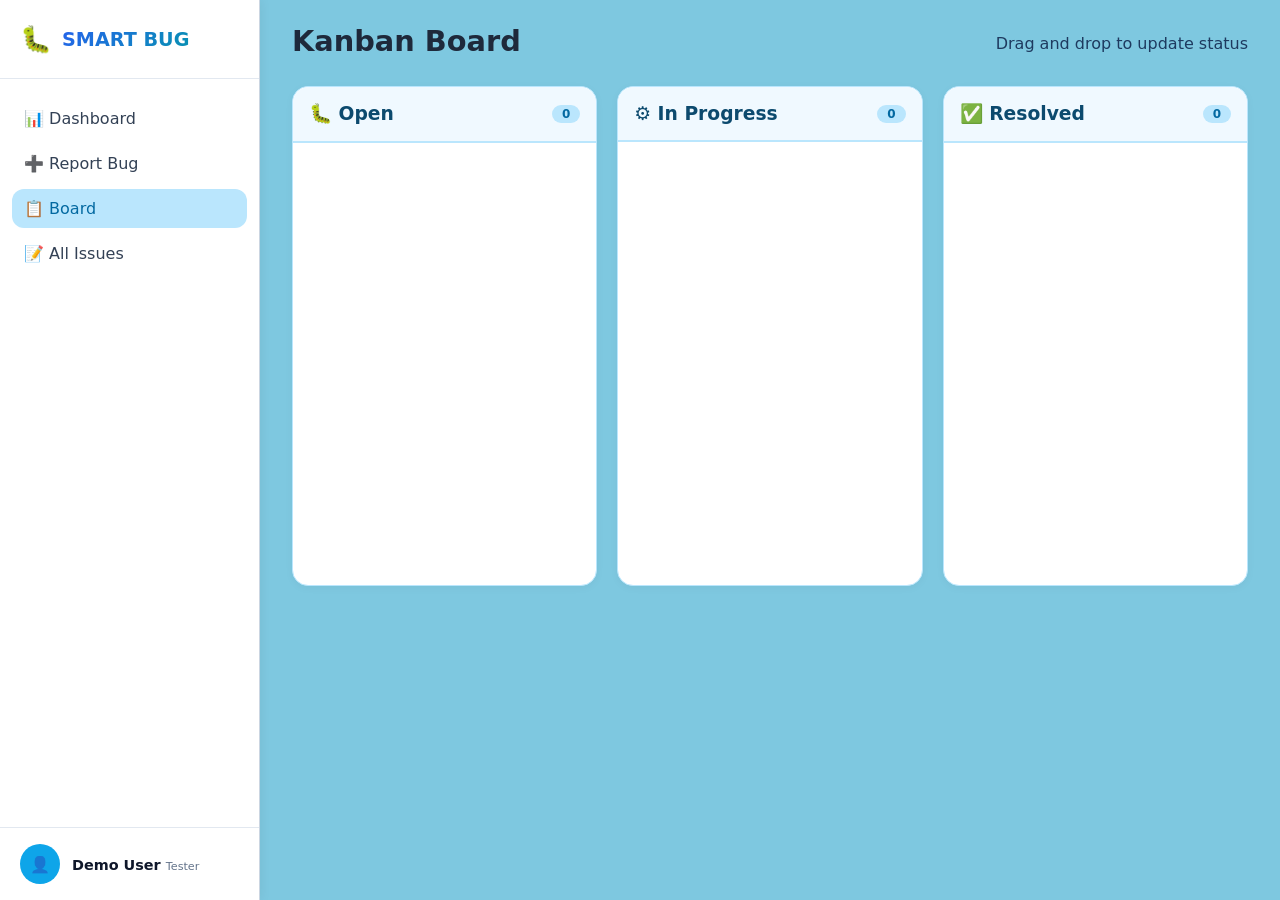
==== frontend/board.html @ 6fb26d36 "updated code" ====
<!-- board.html - Kanban Board -->
<!DOCTYPE html>
<html lang="en">
<head>
    <meta charset="UTF-8">
    <meta name="viewport" content="width=device-width, initial-scale=1.0">
    <title>Board | SMART BUG</title>
    <link rel="stylesheet" href="style.css">
</head>
<body>
    <div class="app-container">
        <aside class="sidebar">
            <div class="sidebar-header">
                <div class="logo">
                    <span class="logo-icon">🐛</span>
                    <span class="logo-text">SMART BUG</span>
                </div>
            </div>
            <nav class="sidebar-nav">
                <a href="index.html" class="nav-item">📊 Dashboard</a>
                <a href="report.html" class="nav-item">➕ Report Bug</a>
                <a href="board.html" class="nav-item active">📋 Board</a>
                <a href="list.html" class="nav-item">📝 All Issues</a>
            </nav>
            <div class="sidebar-footer">
                <div class="user-menu">
                    <div class="user-avatar">👤</div>
                    <div class="user-info">
                        <span class="user-name">Demo User</span>
                        <span class="user-role">Tester</span>
                    </div>
                </div>
            </div>
        </aside>

        <main class="main-content">
            <header class="content-header">
                <h1 class="page-title">Kanban Board</h1>
                <p class="page-subtitle">Drag and drop to update status</p>
            </header>

            <div class="board-container">
                <div class="board-column" data-status="open">
                    <div class="column-header">
                        <h3>🐛 Open</h3>
                        <span class="column-count" id="openCount">0</span>
                    </div>
                    <div class="column-cards" id="openColumn"></div>
                </div>
                <div class="board-column" data-status="in-progress">
                    <div class="column-header">
                        <h3>⚙️ In Progress</h3>
                        <span class="column-count" id="progressCount">0</span>
                    </div>
                    <div class="column-cards" id="progressColumn"></div>
                </div>
                <div class="board-column" data-status="resolved">
                    <div class="column-header">
                        <h3>✅ Resolved</h3>
                        <span class="column-count" id="resolvedCount">0</span>
                    </div>
                    <div class="column-cards" id="resolvedColumn"></div>
                </div>
            </div>
        </main>
    </div>
    <script src="js/data.js"></script>
    <script src="js/board.js"></script>
</body>
</html>
---- frontend/style.css ----
/* css/styles.css - Sky Blue Theme */

* {
    margin: 0;
    padding: 0;
    box-sizing: border-box;
}

body {
    font-family: system-ui, -apple-system, 'Segoe UI', Roboto, sans-serif;
    background: #7EC8E0;  /* Sky Blue Background */
    color: #0f172a;
}

.app-container {
    display: flex;
    min-height: 100vh;
}

/* Sidebar */
.sidebar {
    width: 260px;
    background: #ffffff;
    border-right: 1px solid #cbd5e1;
    display: flex;
    flex-direction: column;
    position: sticky;
    top: 0;
    height: 100vh;
    box-shadow: 2px 0 10px rgba(0,0,0,0.05);
}

.sidebar-header {
    padding: 24px 20px;
    border-bottom: 1px solid #e2e8f0;
}

.logo {
    display: flex;
    align-items: center;
    gap: 10px;
    font-weight: 700;
    font-size: 1.2rem;
}

.logo-icon {
    font-size: 1.6rem;
}

.logo-text {
    background: linear-gradient(135deg, #2563eb, #0891b2);
    background-clip: text;
    -webkit-background-clip: text;
    color: transparent;
}

.sidebar-nav {
    flex: 1;
    padding: 20px 12px;
    display: flex;
    flex-direction: column;
    gap: 6px;
}

.nav-item {
    display: flex;
    align-items: center;
    gap: 12px;
    padding: 10px 12px;
    border-radius: 12px;
    color: #334155;
    text-decoration: none;
    transition: all 0.2s;
    font-weight: 500;
}

.nav-item:hover {
    background: #e0f2fe;
}

.nav-item.active {
    background: #bae6fd;
    color: #0369a1;
}

.nav-icon {
    font-size: 1.2rem;
}

.nav-label {
    font-size: 0.9rem;
}

.sidebar-footer {
    padding: 16px 20px;
    border-top: 1px solid #e2e8f0;
}

.user-menu {
    display: flex;
    align-items: center;
    gap: 12px;
}

.user-avatar {
    width: 40px;
    height: 40px;
    border-radius: 50%;
    background: #0ea5e9;
    display: flex;
    align-items: center;
    justify-content: center;
    color: white;
    font-weight: bold;
}

.user-name {
    font-weight: 600;
    font-size: 0.9rem;
}

.user-role {
    font-size: 0.7rem;
    color: #64748b;
}

/* Main Content */
.main-content {
    flex: 1;
    padding: 24px 32px;
    overflow-y: auto;
}

.content-header {
    display: flex;
    justify-content: space-between;
    align-items: center;
    margin-bottom: 28px;
    flex-wrap: wrap;
    gap: 16px;
}

.page-title {
    font-size: 1.8rem;
    font-weight: 700;
    color: #1e293b;
}

.page-subtitle {
    color: #1e3a5f;
    margin-top: 4px;
}

.header-right {
    display: flex;
    gap: 16px;
    align-items: center;
    flex-wrap: wrap;
}

/* Buttons */
.btn {
    padding: 8px 18px;
    border-radius: 40px;
    border: none;
    font-weight: 600;
    cursor: pointer;
    display: inline-flex;
    align-items: center;
    gap: 8px;
    text-decoration: none;
    font-size: 0.9rem;
    transition: all 0.2s;
}

.btn-primary {
    background: #0ea5e9;
    color: white;
}

.btn-primary:hover {
    background: #0284c7;
    transform: translateY(-1px);
}

.btn-secondary {
    background: #f1f5f9;
    color: #334155;
    border: 1px solid #cbd5e1;
}

.btn-secondary:hover {
    background: #e2e8f0;
}

.btn-danger {
    background: #ef4444;
    color: white;
}

.btn-danger:hover {
    background: #dc2626;
}

.btn-small {
    padding: 4px 12px;
    font-size: 0.75rem;
}

/* Stats Cards */
.stats-grid {
    display: grid;
    grid-template-columns: repeat(auto-fit, minmax(200px, 1fr));
    gap: 20px;
    margin-bottom: 32px;
}

.stat-card {
    background: white;
    padding: 20px;
    border-radius: 20px;
    display: flex;
    align-items: center;
    gap: 16px;
    border: 1px solid #bae6fd;
    box-shadow: 0 2px 8px rgba(0,0,0,0.04);
    transition: transform 0.2s;
}

.stat-card:hover {
    transform: translateY(-2px);
    box-shadow: 0 4px 12px rgba(0,0,0,0.08);
}

.stat-icon {
    width: 48px;
    height: 48px;
    border-radius: 28px;
    display: flex;
    align-items: center;
    justify-content: center;
    font-size: 1.6rem;
}

.stat-content {
    flex: 1;
}

.stat-value {
    font-size: 1.8rem;
    font-weight: 700;
    color: #0f172a;
}

.stat-label {
    color: #475569;
    font-size: 0.85rem;
}

/* Dashboard Grid */
.dashboard-grid {
    display: grid;
    grid-template-columns: repeat(2, 1fr);
    gap: 24px;
}

.dashboard-card {
    background: white;
    border-radius: 20px;
    border: 1px solid #bae6fd;
    overflow: hidden;
    box-shadow: 0 2px 8px rgba(0,0,0,0.04);
}

.card-header {
    display: flex;
    justify-content: space-between;
    align-items: center;
    padding: 18px 20px;
    border-bottom: 1px solid #e0f2fe;
}

.card-title {
    font-size: 1.1rem;
    font-weight: 600;
    color: #0c4a6e;
}

.card-link {
    color: #0ea5e9;
    text-decoration: none;
    font-size: 0.85rem;
}

.card-link:hover {
    text-decoration: underline;
}

/* Bug List */
.bug-list {
    padding: 8px 0;
}

.bug-item {
    display: flex;
    align-items: center;
    gap: 12px;
    padding: 14px 20px;
    text-decoration: none;
    border-bottom: 1px solid #e0f2fe;
    color: inherit;
    transition: background 0.2s;
}

.bug-item:hover {
    background: #f0f9ff;
}

.bug-priority {
    width: 8px;
    height: 8px;
    border-radius: 10px;
}

.priority-critical { background: #ef4444; box-shadow: 0 0 0 2px #fee2e2; }
.priority-high { background: #f97316; }
.priority-medium { background: #eab308; }
.priority-low { background: #10b981; }

.bug-info {
    flex: 1;
}

.bug-id {
    font-size: 0.7rem;
    font-weight: 600;
    color: #0ea5e9;
}

.bug-title {
    font-size: 0.9rem;
}

.bug-status {
    font-size: 0.7rem;
    padding: 4px 10px;
    border-radius: 30px;
    font-weight: 600;
}

.status-open { background: #fee2e2; color: #b91c1c; }
.status-in-progress { background: #fed7aa; color: #9a3412; }
.status-resolved { background: #d1fae5; color: #065f46; }

/* Priority Chart */
.priority-chart {
    padding: 20px;
}

.priority-row {
    display: flex;
    align-items: center;
    gap: 12px;
    margin-bottom: 16px;
}

.priority-label {
    width: 70px;
    font-size: 0.85rem;
    font-weight: 500;
}

.priority-bar-container {
    flex: 1;
    height: 8px;
    background: #e0f2fe;
    border-radius: 10px;
    overflow: hidden;
}

.priority-bar {
    height: 100%;
    border-radius: 10px;
}

.priority-count {
    width: 30px;
    font-size: 0.85rem;
    font-weight: 600;
}

/* Form Styles */
.form-container {
    max-width: 700px;
    background: white;
    border-radius: 20px;
    padding: 32px;
    border: 1px solid #bae6fd;
    box-shadow: 0 2px 12px rgba(0,0,0,0.04);
}

.bug-form {
    display: flex;
    flex-direction: column;
    gap: 20px;
}

.form-group {
    display: flex;
    flex-direction: column;
    gap: 8px;
}

.form-group label {
    font-weight: 600;
    font-size: 0.85rem;
    color: #0c4a6e;
}

.form-group input, .form-group select, .form-group textarea {
    padding: 10px 14px;
    border: 1px solid #bae6fd;
    border-radius: 12px;
    font-family: inherit;
    font-size: 0.9rem;
    transition: all 0.2s;
}

.form-group input:focus, .form-group select:focus, .form-group textarea:focus {
    outline: none;
    border-color: #0ea5e9;
    box-shadow: 0 0 0 3px #bae6fd;
}

.form-row {
    display: grid;
    grid-template-columns: 1fr 1fr;
    gap: 16px;
}

.form-actions {
    display: flex;
    justify-content: flex-end;
    gap: 12px;
    margin-top: 8px;
}

.form-message {
    margin-top: 16px;
    padding: 12px;
    border-radius: 12px;
}

.form-message.success {
    background: #d1fae5;
    color: #065f46;
}

.form-message.error {
    background: #fee2e2;
    color: #b91c1c;
}

/* Board Styles */
.board-container {
    display: grid;
    grid-template-columns: repeat(3, 1fr);
    gap: 20px;
}

.board-column {
    background: white;
    border-radius: 16px;
    min-height: 500px;
    border: 1px solid #bae6fd;
    box-shadow: 0 2px 8px rgba(0,0,0,0.04);
}

.column-header {
    display: flex;
    justify-content: space-between;
    align-items: center;
    padding: 16px;
    background: #f0f9ff;
    border-radius: 16px 16px 0 0;
    border-bottom: 2px solid #bae6fd;
}

.column-header h3 {
    color: #0c4a6e;
}

.column-count {
    background: #bae6fd;
    padding: 2px 10px;
    border-radius: 20px;
    font-size: 0.75rem;
    font-weight: 600;
    color: #0369a1;
}

.column-cards {
    padding: 12px;
    display: flex;
    flex-direction: column;
    gap: 12px;
}

.board-card {
    background: white;
    border-radius: 12px;
    padding: 14px;
    border: 1px solid #e0f2fe;
    cursor: pointer;
    transition: all 0.2s;
}

.board-card:hover {
    box-shadow: 0 4px 12px rgba(0,0,0,0.1);
    transform: translateY(-2px);
    border-color: #7ec8e0;
}

.board-card-header {
    display: flex;
    justify-content: space-between;
    align-items: center;
    margin-bottom: 8px;
}

.board-id {
    font-size: 0.7rem;
    font-weight: 600;
    color: #0ea5e9;
}

.board-title {
    font-weight: 600;
    font-size: 0.9rem;
    margin-bottom: 8px;
    color: #0f172a;
}

.board-footer {
    display: flex;
    justify-content: space-between;
    align-items: center;
    margin-top: 10px;
    font-size: 0.7rem;
    color: #64748b;
}

/* Table Styles */
.table-container {
    background: white;
    border-radius: 20px;
    border: 1px solid #bae6fd;
    overflow-x: auto;
    box-shadow: 0 2px 8px rgba(0,0,0,0.04);
}

.issues-table {
    width: 100%;
    border-collapse: collapse;
}

.issues-table th, .issues-table td {
    padding: 14px 16px;
    text-align: left;
    border-bottom: 1px solid #e0f2fe;
}

.issues-table th {
    background: #f0f9ff;
    font-weight: 600;
    font-size: 0.85rem;
    color: #0c4a6e;
}

.issues-table tr:hover {
    background: #f0f9ff;
}

.filter-group {
    display: flex;
    gap: 10px;
}

.filter-select {
    padding: 8px 14px;
    border: 1px solid #bae6fd;
    border-radius: 40px;
    background: white;
    font-size: 0.85rem;
    cursor: pointer;
}

.filter-select:focus {
    outline: none;
    border-color: #0ea5e9;
}

.empty-message {
    text-align: center;
    padding: 48px;
    color: #64748b;
}

/* Modal */
.modal {
    display: none;
    position: fixed;
    top: 0;
    left: 0;
    width: 100%;
    height: 100%;
    background: rgba(0,0,0,0.5);
    z-index: 1000;
    align-items: center;
    justify-content: center;
}

.modal-content {
    background: white;
    border-radius: 24px;
    width: 90%;
    max-width: 600px;
    padding: 28px;
    position: relative;
    box-shadow: 0 20px 35px rgba(0,0,0,0.2);
}

.modal-close {
    position: absolute;
    top: 20px;
    right: 24px;
    font-size: 24px;
    cursor: pointer;
    color: #64748b;
}

.modal-close:hover {
    color: #0f172a;
}

.action-buttons {
    display: flex;
    gap: 8px;
}

.edit-link, .delete-link {
    cursor: pointer;
    padding: 4px 8px;
    border-radius: 6px;
    font-size: 0.75rem;
    text-decoration: none;
}

.edit-link {
    color: #0ea5e9;
}

.edit-link:hover {
    text-decoration: underline;
}

.delete-link {
    color: #ef4444;
}

.delete-link:hover {
    text-decoration: underline;
}

/* Responsive */
@media (max-width: 900px) {
    .dashboard-grid, .board-container {
        grid-template-columns: 1fr;
    }
    .sidebar {
        width: 80px;
    }
    .logo-text, .nav-label, .user-info {
        display: none;
    }
    .nav-item {
        justify-content: center;
    }
    .main-content {
        padding: 16px;
    }
    .form-row {
        grid-template-columns: 1fr;
    }
}

/* Scrollbar Styling */
::-webkit-scrollbar {
    width: 8px;
    height: 8px;
}

::-webkit-scrollbar-track {
    background: #e0f2fe;
    border-radius: 10px;
}

::-webkit-scrollbar-thumb {
    background: #7ec8e0;
    border-radius: 10px;
}

::-webkit-scrollbar-thumb:hover {
    background: #0ea5e9;
}
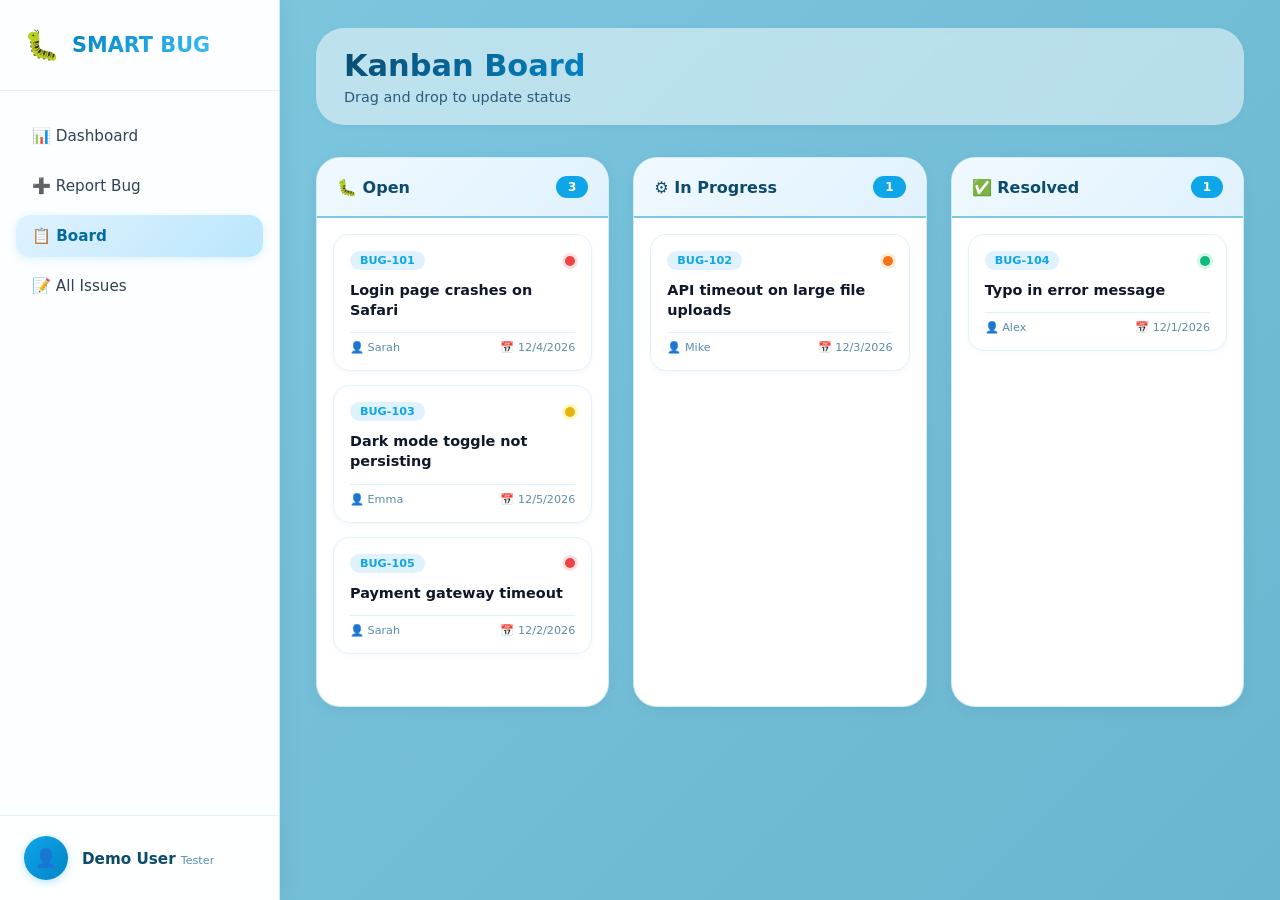
==== commit 7e70fab1: "Login page added" ====
--- a/frontend/board.html
+++ b/frontend/board.html
@@ -1,4 +1,3 @@
-<!-- board.html - Kanban Board -->
 <!DOCTYPE html>
 <html lang="en">
 <head>
@@ -35,26 +34,28 @@
 
         <main class="main-content">
             <header class="content-header">
-                <h1 class="page-title">Kanban Board</h1>
-                <p class="page-subtitle">Drag and drop to update status</p>
+                <div class="header-left">
+                    <h1 class="page-title">Kanban Board</h1>
+                    <p class="page-subtitle">Drag and drop to update status</p>
+                </div>
             </header>
 
             <div class="board-container">
-                <div class="board-column" data-status="open">
+                <div class="board-column">
                     <div class="column-header">
                         <h3>🐛 Open</h3>
                         <span class="column-count" id="openCount">0</span>
                     </div>
                     <div class="column-cards" id="openColumn"></div>
                 </div>
-                <div class="board-column" data-status="in-progress">
+                <div class="board-column">
                     <div class="column-header">
                         <h3>⚙️ In Progress</h3>
                         <span class="column-count" id="progressCount">0</span>
                     </div>
                     <div class="column-cards" id="progressColumn"></div>
                 </div>
-                <div class="board-column" data-status="resolved">
+                <div class="board-column">
                     <div class="column-header">
                         <h3>✅ Resolved</h3>
                         <span class="column-count" id="resolvedCount">0</span>
@@ -64,6 +65,7 @@
             </div>
         </main>
     </div>
+
     <script src="js/data.js"></script>
     <script src="js/board.js"></script>
 </body>
--- a/frontend/style.css
+++ b/frontend/style.css
@@ -1,4 +1,4 @@
-/* css/styles.css - Sky Blue Theme */
+/* css/styles.css - Complete with Intro Screen & Sky Blue Theme */
 
 * {
     margin: 0;
@@ -8,47 +8,112 @@
 
 body {
     font-family: system-ui, -apple-system, 'Segoe UI', Roboto, sans-serif;
-    background: #7EC8E0;  /* Sky Blue Background */
+    background: linear-gradient(135deg, #7EC8E0 0%, #6AB5CF 100%);
     color: #0f172a;
-}
+    min-height: 100vh;
+}
+
+/* ========== INTRO SCREEN (BLACK BACKGROUND WITH TYPEWRITER) ========== */
+/* ========== INTRO SCREEN STYLES - ADD AT TOP OF style.css ========== */
+.intro-screen {
+    position: fixed;
+    top: 0;
+    left: 0;
+    width: 100%;
+    height: 100%;
+    background: #000000;
+    z-index: 9999;
+    display: flex;
+    align-items: center;
+    justify-content: center;
+}
+
+.intro-content {
+    text-align: center;
+    padding: 2rem;
+}
+
+.typewriter-container {
+    display: flex;
+    justify-content: center;
+    align-items: baseline;
+    gap: 2px;
+}
+
+.typewriter-text {
+    font-size: 4rem;
+    font-weight: 800;
+    font-family: 'Courier New', monospace;
+    color: #0ea5e9;
+    letter-spacing: 2px;
+}
+
+.cursor {
+    font-size: 4rem;
+    font-weight: 800;
+    color: #0ea5e9;
+    animation: blink 0.8s infinite;
+    font-family: monospace;
+}
+
+@keyframes blink {
+    0%, 50% { opacity: 1; }
+    51%, 100% { opacity: 0; }
+}
+
+.intro-subtitle {
+    margin-top: 20px;
+    font-size: 1.2rem;
+    color: #7EC8E0;
+    font-family: monospace;
+    letter-spacing: 3px;
+}
+
+/* Hide main app initially - intro.js will show it */
+#mainApp {
+    display: none;
+}
+
+
 
 .app-container {
     display: flex;
     min-height: 100vh;
 }
 
-/* Sidebar */
+/* ========== SIDEBAR ========== */
 .sidebar {
-    width: 260px;
-    background: #ffffff;
-    border-right: 1px solid #cbd5e1;
+    width: 280px;
+    background: rgba(255, 255, 255, 0.98);
+    backdrop-filter: blur(10px);
+    border-right: 1px solid rgba(14, 165, 233, 0.2);
     display: flex;
     flex-direction: column;
     position: sticky;
     top: 0;
     height: 100vh;
-    box-shadow: 2px 0 10px rgba(0,0,0,0.05);
+    box-shadow: 4px 0 20px rgba(0, 0, 0, 0.05);
 }
 
 .sidebar-header {
-    padding: 24px 20px;
-    border-bottom: 1px solid #e2e8f0;
+    padding: 28px 24px;
+    border-bottom: 1px solid #e0f2fe;
 }
 
 .logo {
     display: flex;
     align-items: center;
-    gap: 10px;
-    font-weight: 700;
-    font-size: 1.2rem;
+    gap: 12px;
+    font-weight: 800;
+    font-size: 1.3rem;
 }
 
 .logo-icon {
-    font-size: 1.6rem;
+    font-size: 1.8rem;
 }
 
 .logo-text {
-    background: linear-gradient(135deg, #2563eb, #0891b2);
+    background: linear-gradient(135deg, #0284c7, #38bdf8);
     background-clip: text;
     -webkit-background-clip: text;
     color: transparent;
@@ -56,35 +121,39 @@
 
 .sidebar-nav {
     flex: 1;
-    padding: 20px 12px;
+    padding: 24px 16px;
     display: flex;
     flex-direction: column;
-    gap: 6px;
+    gap: 8px;
 }
 
 .nav-item {
     display: flex;
     align-items: center;
-    gap: 12px;
-    padding: 10px 12px;
-    border-radius: 12px;
+    gap: 14px;
+    padding: 12px 16px;
+    border-radius: 14px;
     color: #334155;
     text-decoration: none;
-    transition: all 0.2s;
+    transition: all 0.25s ease;
     font-weight: 500;
+    font-size: 0.95rem;
 }
 
 .nav-item:hover {
     background: #e0f2fe;
+    transform: translateX(4px);
 }
 
 .nav-item.active {
-    background: #bae6fd;
+    background: linear-gradient(135deg, #e0f2fe, #bae6fd);
     color: #0369a1;
+    font-weight: 600;
+    box-shadow: 0 2px 8px rgba(14, 165, 233, 0.15);
 }
 
 .nav-icon {
-    font-size: 1.2rem;
+    font-size: 1.3rem;
 }
 
 .nav-label {
@@ -92,42 +161,176 @@
 }
 
 .sidebar-footer {
-    padding: 16px 20px;
-    border-top: 1px solid #e2e8f0;
+    padding: 20px 24px;
+    border-top: 1px solid #e0f2fe;
+    background: rgba(255, 255, 255, 0.9);
 }
 
 .user-menu {
     display: flex;
     align-items: center;
-    gap: 12px;
+    gap: 14px;
 }
 
 .user-avatar {
-    width: 40px;
-    height: 40px;
+    width: 44px;
+    height: 44px;
     border-radius: 50%;
-    background: #0ea5e9;
+    background: linear-gradient(135deg, #0ea5e9, #0284c7);
     display: flex;
     align-items: center;
     justify-content: center;
     color: white;
     font-weight: bold;
+    font-size: 1.1rem;
+    box-shadow: 0 2px 8px rgba(14, 165, 233, 0.3);
 }
 
 .user-name {
-    font-weight: 600;
-    font-size: 0.9rem;
+    font-weight: 700;
+    font-size: 0.95rem;
+    color: #0c4a6e;
 }
 
 .user-role {
     font-size: 0.7rem;
+    color: #5b8cae;
+}
+/* ========== LOGIN SCREEN STYLES ========== */
+.login-screen {
+    position: fixed;
+    top: 0;
+    left: 0;
+    width: 100%;
+    height: 100%;
+    background: linear-gradient(135deg, #0f172a, #1e293b);
+    z-index: 9998;
+    display: flex;
+    align-items: center;
+    justify-content: center;
+}
+
+.login-container {
+    width: 100%;
+    max-width: 420px;
+    padding: 20px;
+}
+
+.login-card {
+    background: black;
+    border-radius: 32px;
+    padding: 40px;
+    box-shadow: 0 25px 50px rgba(0,0,0,0.2);
+    text-align: center;
+}
+
+.login-header {
+    margin-bottom: 32px;
+}
+
+.login-icon {
+    font-size: 3rem;
+    display: block;
+    margin-bottom: 12px;
+}
+
+.login-header h2 {
+    font-size: 1.8rem;
+    background: linear-gradient(135deg, #0284c7, #38bdf8);
+    background-clip: text;
+    -webkit-background-clip: text;
+    color: transparent;
+}
+
+.login-header p {
     color: #64748b;
-}
-
-/* Main Content */
+    margin-top: 8px;
+}
+
+.input-group {
+    text-align: left;
+    margin-bottom: 20px;
+}
+
+.input-group label {
+    display: block;
+    font-weight: 600;
+    font-size: 0.85rem;
+    color: #334155;
+    margin-bottom: 6px;
+}
+
+.input-group input {
+    width: 100%;
+    padding: 12px 16px;
+    border: 2px solid #e2e8f0;
+    border-radius: 16px;
+    font-size: 0.95rem;
+    transition: all 0.2s;
+}
+
+.input-group input:focus {
+    outline: none;
+    border-color: #0ea5e9;
+    box-shadow: 0 0 0 3px #bae6fd;
+}
+
+.login-btn {
+    width: 100%;
+    padding: 12px;
+    background: linear-gradient(135deg, #0ea5e9, #0284c7);
+    color: white;
+    border: none;
+    border-radius: 40px;
+    font-size: 1rem;
+    font-weight: 600;
+    cursor: pointer;
+    transition: all 0.2s;
+}
+
+.login-btn:hover {
+    transform: translateY(-2px);
+    box-shadow: 0 4px 12px rgba(14,165,233,0.4);
+}
+
+.demo-credentials {
+    margin-top: 24px;
+    padding: 12px;
+    background: #f1f5f9;
+    border-radius: 16px;
+    font-size: 0.75rem;
+    color: #475569;
+}
+
+.demo-credentials code {
+    display: inline-block;
+    margin-top: 6px;
+    background: #e2e8f0;
+    padding: 4px 8px;
+    border-radius: 8px;
+    font-family: monospace;
+}
+
+.logout-btn {
+    background: #ef4444;
+    color: white;
+    border: none;
+    padding: 6px 12px;
+    border-radius: 30px;
+    font-size: 0.7rem;
+    font-weight: 600;
+    cursor: pointer;
+    margin-left: 10px;
+    transition: all 0.2s;
+}
+
+.logout-btn:hover {
+    background: #dc2626;
+}
+/* ========== MAIN CONTENT ========== */
 .main-content {
     flex: 1;
-    padding: 24px 32px;
+    padding: 28px 36px;
     overflow-y: auto;
 }
 
@@ -135,52 +338,64 @@
     display: flex;
     justify-content: space-between;
     align-items: center;
-    margin-bottom: 28px;
+    margin-bottom: 32px;
     flex-wrap: wrap;
+    gap: 20px;
+    background: rgba(255, 255, 255, 0.5);
+    backdrop-filter: blur(8px);
+    padding: 20px 28px;
+    border-radius: 28px;
+    box-shadow: 0 2px 10px rgba(0, 0, 0, 0.03);
+}
+
+.page-title {
+    font-size: 1.9rem;
+    font-weight: 800;
+    background: linear-gradient(135deg, #0c4a6e, #0284c7);
+    background-clip: text;
+    -webkit-background-clip: text;
+    color: transparent;
+}
+
+.page-subtitle {
+    color: #2c5a7a;
+    margin-top: 6px;
+    font-size: 0.9rem;
+}
+
+.header-right {
+    display: flex;
     gap: 16px;
-}
-
-.page-title {
-    font-size: 1.8rem;
-    font-weight: 700;
-    color: #1e293b;
-}
-
-.page-subtitle {
-    color: #1e3a5f;
-    margin-top: 4px;
-}
-
-.header-right {
-    display: flex;
-    gap: 16px;
     align-items: center;
     flex-wrap: wrap;
 }
 
-/* Buttons */
+/* ========== BUTTONS ========== */
 .btn {
-    padding: 8px 18px;
+    padding: 10px 22px;
     border-radius: 40px;
     border: none;
     font-weight: 600;
     cursor: pointer;
     display: inline-flex;
     align-items: center;
-    gap: 8px;
+    gap: 10px;
     text-decoration: none;
     font-size: 0.9rem;
-    transition: all 0.2s;
+    transition: all 0.25s ease;
+    font-family: inherit;
 }
 
 .btn-primary {
-    background: #0ea5e9;
+    background: linear-gradient(135deg, #0ea5e9, #0284c7);
     color: white;
+    box-shadow: 0 4px 12px rgba(14, 165, 233, 0.3);
 }
 
 .btn-primary:hover {
-    background: #0284c7;
-    transform: translateY(-1px);
+    transform: translateY(-2px);
+    box-shadow: 0 6px 18px rgba(14, 165, 233, 0.4);
+    background: linear-gradient(135deg, #0284c7, #0369a1);
 }
 
 .btn-secondary {
@@ -191,55 +406,58 @@
 
 .btn-secondary:hover {
     background: #e2e8f0;
+    transform: translateY(-1px);
 }
 
 .btn-danger {
-    background: #ef4444;
+    background: linear-gradient(135deg, #ef4444, #dc2626);
     color: white;
 }
 
 .btn-danger:hover {
-    background: #dc2626;
+    transform: translateY(-1px);
+    box-shadow: 0 4px 12px rgba(239, 68, 68, 0.3);
 }
 
 .btn-small {
-    padding: 4px 12px;
+    padding: 6px 14px;
     font-size: 0.75rem;
 }
 
-/* Stats Cards */
+/* ========== STATS CARDS ========== */
 .stats-grid {
     display: grid;
-    grid-template-columns: repeat(auto-fit, minmax(200px, 1fr));
-    gap: 20px;
-    margin-bottom: 32px;
+    grid-template-columns: repeat(auto-fit, minmax(220px, 1fr));
+    gap: 24px;
+    margin-bottom: 36px;
 }
 
 .stat-card {
     background: white;
-    padding: 20px;
-    border-radius: 20px;
-    display: flex;
-    align-items: center;
-    gap: 16px;
-    border: 1px solid #bae6fd;
-    box-shadow: 0 2px 8px rgba(0,0,0,0.04);
-    transition: transform 0.2s;
+    padding: 24px;
+    border-radius: 24px;
+    display: flex;
+    align-items: center;
+    gap: 18px;
+    border: 1px solid rgba(14, 165, 233, 0.2);
+    box-shadow: 0 4px 15px rgba(0, 0, 0, 0.05);
+    transition: all 0.3s ease;
 }
 
 .stat-card:hover {
-    transform: translateY(-2px);
-    box-shadow: 0 4px 12px rgba(0,0,0,0.08);
+    transform: translateY(-4px);
+    box-shadow: 0 12px 28px rgba(14, 165, 233, 0.15);
+    border-color: #7ec8e0;
 }
 
 .stat-icon {
-    width: 48px;
-    height: 48px;
-    border-radius: 28px;
+    width: 56px;
+    height: 56px;
+    border-radius: 30px;
     display: flex;
     align-items: center;
     justify-content: center;
-    font-size: 1.6rem;
+    font-size: 1.8rem;
 }
 
 .stat-content {
@@ -247,56 +465,69 @@
 }
 
 .stat-value {
-    font-size: 1.8rem;
-    font-weight: 700;
+    font-size: 2rem;
+    font-weight: 800;
     color: #0f172a;
+    line-height: 1.2;
 }
 
 .stat-label {
-    color: #475569;
+    color: #5b8cae;
     font-size: 0.85rem;
-}
-
-/* Dashboard Grid */
+    font-weight: 500;
+    margin-top: 4px;
+}
+
+/* ========== DASHBOARD CARDS ========== */
 .dashboard-grid {
     display: grid;
     grid-template-columns: repeat(2, 1fr);
-    gap: 24px;
-}
-
-.dashboard-card {
+    gap: 28px;
+}
+
+.dashboard-card, .form-container, .table-container, .board-column {
     background: white;
-    border-radius: 20px;
-    border: 1px solid #bae6fd;
+    border-radius: 24px;
+    border: 1px solid rgba(14, 165, 233, 0.2);
     overflow: hidden;
-    box-shadow: 0 2px 8px rgba(0,0,0,0.04);
+    box-shadow: 0 4px 15px rgba(0, 0, 0, 0.05);
+    transition: all 0.3s ease;
+}
+
+.dashboard-card:hover, .form-container:hover, .table-container:hover {
+    box-shadow: 0 8px 25px rgba(14, 165, 233, 0.1);
 }
 
 .card-header {
     display: flex;
     justify-content: space-between;
     align-items: center;
-    padding: 18px 20px;
-    border-bottom: 1px solid #e0f2fe;
+    padding: 20px 24px;
+    border-bottom: 2px solid #e0f2fe;
+    background: rgba(255, 255, 255, 0.9);
 }
 
 .card-title {
-    font-size: 1.1rem;
-    font-weight: 600;
+    font-size: 1.2rem;
+    font-weight: 700;
     color: #0c4a6e;
+    letter-spacing: -0.3px;
 }
 
 .card-link {
     color: #0ea5e9;
     text-decoration: none;
     font-size: 0.85rem;
+    font-weight: 600;
+    transition: all 0.2s;
 }
 
 .card-link:hover {
+    color: #0284c7;
     text-decoration: underline;
 }
 
-/* Bug List */
+/* ========== BUG LIST ========== */
 .bug-list {
     padding: 8px 0;
 }
@@ -304,309 +535,348 @@
 .bug-item {
     display: flex;
     align-items: center;
-    gap: 12px;
-    padding: 14px 20px;
+    gap: 14px;
+    padding: 16px 24px;
     text-decoration: none;
     border-bottom: 1px solid #e0f2fe;
     color: inherit;
-    transition: background 0.2s;
+    transition: all 0.2s;
 }
 
 .bug-item:hover {
     background: #f0f9ff;
+    padding-left: 28px;
 }
 
 .bug-priority {
+    width: 10px;
+    height: 10px;
+    border-radius: 12px;
+    flex-shrink: 0;
+}
+
+.priority-critical { background: #ef4444; box-shadow: 0 0 0 3px #fee2e2; }
+.priority-high { background: #f97316; box-shadow: 0 0 0 3px #ffedd5; }
+.priority-medium { background: #eab308; box-shadow: 0 0 0 3px #fef9c3; }
+.priority-low { background: #10b981; box-shadow: 0 0 0 3px #d1fae5; }
+
+.bug-info {
+    flex: 1;
+}
+
+.bug-id {
+    font-size: 0.7rem;
+    font-weight: 700;
+    color: #0ea5e9;
+    letter-spacing: 0.3px;
+}
+
+.bug-title {
+    font-size: 0.95rem;
+    font-weight: 500;
+    color: #1e293b;
+}
+
+.bug-status {
+    font-size: 0.7rem;
+    padding: 5px 12px;
+    border-radius: 30px;
+    font-weight: 600;
+    text-transform: capitalize;
+}
+
+.status-open { background: #fee2e2; color: #b91c1c; }
+.status-in-progress { background: #fed7aa; color: #9a3412; }
+.status-resolved { background: #d1fae5; color: #065f46; }
+
+/* ========== PRIORITY CHART ========== */
+.priority-chart {
+    padding: 24px;
+}
+
+.priority-row {
+    display: flex;
+    align-items: center;
+    gap: 14px;
+    margin-bottom: 20px;
+}
+
+.priority-label {
+    width: 75px;
+    font-size: 0.85rem;
+    font-weight: 600;
+    color: #334155;
+}
+
+.priority-bar-container {
+    flex: 1;
+    height: 10px;
+    background: #e0f2fe;
+    border-radius: 12px;
+    overflow: hidden;
+}
+
+.priority-bar {
+    height: 100%;
+    border-radius: 12px;
+    transition: width 0.5s ease;
+}
+
+.priority-count {
+    width: 35px;
+    font-size: 0.85rem;
+    font-weight: 700;
+    color: #0c4a6e;
+    text-align: right;
+}
+
+/* ========== FORM STYLES ========== */
+.form-container {
+    max-width: 800px;
+    padding: 32px;
+    margin: 0 auto;
+}
+
+.bug-form {
+    display: flex;
+    flex-direction: column;
+    gap: 24px;
+}
+
+.form-group {
+    display: flex;
+    flex-direction: column;
+    gap: 10px;
+}
+
+.form-group label {
+    font-weight: 700;
+    font-size: 0.85rem;
+    color: #0c4a6e;
+    letter-spacing: 0.3px;
+}
+
+.form-group input, .form-group select, .form-group textarea {
+    padding: 12px 16px;
+    border: 2px solid #e0f2fe;
+    border-radius: 16px;
+    font-family: inherit;
+    font-size: 0.95rem;
+    transition: all 0.2s;
+    background: white;
+}
+
+.form-group input:focus, .form-group select:focus, .form-group textarea:focus {
+    outline: none;
+    border-color: #0ea5e9;
+    box-shadow: 0 0 0 4px #bae6fd;
+}
+
+.form-row {
+    display: grid;
+    grid-template-columns: 1fr 1fr;
+    gap: 20px;
+}
+
+.form-actions {
+    display: flex;
+    justify-content: flex-end;
+    gap: 16px;
+    margin-top: 16px;
+}
+
+.form-message {
+    margin-top: 20px;
+    padding: 14px;
+    border-radius: 16px;
+    font-weight: 500;
+    text-align: center;
+}
+
+.form-message.success {
+    background: #d1fae5;
+    color: #065f46;
+    border-left: 4px solid #10b981;
+}
+
+.form-message.error {
+    background: #fee2e2;
+    color: #b91c1c;
+    border-left: 4px solid #ef4444;
+}
+
+/* ========== BOARD STYLES ========== */
+.board-container {
+    display: grid;
+    grid-template-columns: repeat(3, 1fr);
+    gap: 24px;
+}
+
+.board-column {
+    min-height: 550px;
+    display: flex;
+    flex-direction: column;
+    background: white;
+}
+
+.column-header {
+    display: flex;
+    justify-content: space-between;
+    align-items: center;
+    padding: 18px 20px;
+    background: linear-gradient(135deg, #f0f9ff, #e0f2fe);
+    border-bottom: 2px solid #7ec8e0;
+}
+
+.column-header h3 {
+    font-size: 1rem;
+    font-weight: 700;
+    color: #0c4a6e;
+}
+
+.column-count {
+    background: #0ea5e9;
+    padding: 4px 12px;
+    border-radius: 30px;
+    font-size: 0.75rem;
+    font-weight: 700;
+    color: white;
+}
+
+.column-cards {
+    padding: 16px;
+    display: flex;
+    flex-direction: column;
+    gap: 14px;
+    flex: 1;
+    min-height: 400px;
+}
+
+.board-card {
+    background: white;
+    border-radius: 16px;
+    padding: 16px;
+    border: 1px solid #e0f2fe;
+    cursor: pointer;
+    transition: all 0.25s ease;
+    box-shadow: 0 2px 6px rgba(0, 0, 0, 0.03);
+}
+
+.board-card:hover {
+    transform: translateY(-3px);
+    box-shadow: 0 8px 20px rgba(14, 165, 233, 0.15);
+    border-color: #7ec8e0;
+}
+
+.board-card-header {
+    display: flex;
+    justify-content: space-between;
+    align-items: center;
+    margin-bottom: 10px;
+}
+
+.board-id {
+    font-size: 0.7rem;
+    font-weight: 700;
+    color: #0ea5e9;
+    background: #e0f2fe;
+    padding: 3px 10px;
+    border-radius: 30px;
+}
+
+.board-priority {
     width: 8px;
     height: 8px;
     border-radius: 10px;
 }
 
-.priority-critical { background: #ef4444; box-shadow: 0 0 0 2px #fee2e2; }
-.priority-high { background: #f97316; }
-.priority-medium { background: #eab308; }
-.priority-low { background: #10b981; }
-
-.bug-info {
-    flex: 1;
-}
-
-.bug-id {
+.board-title {
+    font-weight: 600;
+    font-size: 0.9rem;
+    margin-bottom: 12px;
+    color: #0f172a;
+    line-height: 1.4;
+}
+
+.board-footer {
+    display: flex;
+    justify-content: space-between;
+    align-items: center;
+    margin-top: 10px;
     font-size: 0.7rem;
-    font-weight: 600;
-    color: #0ea5e9;
-}
-
-.bug-title {
+    color: #5b8cae;
+    padding-top: 8px;
+    border-top: 1px solid #e0f2fe;
+}
+
+/* ========== TABLE STYLES ========== */
+.table-container {
+    overflow-x: auto;
+}
+
+.issues-table {
+    width: 100%;
+    border-collapse: collapse;
+}
+
+.issues-table th, .issues-table td {
+    padding: 16px 20px;
+    text-align: left;
+    border-bottom: 1px solid #e0f2fe;
+}
+
+.issues-table th {
+    background: linear-gradient(135deg, #f0f9ff, #e0f2fe);
+    font-weight: 700;
+    font-size: 0.85rem;
+    color: #0c4a6e;
+    text-transform: uppercase;
+    letter-spacing: 0.5px;
+}
+
+.issues-table tr {
+    transition: background 0.2s;
+}
+
+.issues-table tr:hover {
+    background: #f0f9ff;
+}
+
+.issues-table td {
+    color: #334155;
     font-size: 0.9rem;
 }
 
-.bug-status {
-    font-size: 0.7rem;
-    padding: 4px 10px;
-    border-radius: 30px;
-    font-weight: 600;
-}
-
-.status-open { background: #fee2e2; color: #b91c1c; }
-.status-in-progress { background: #fed7aa; color: #9a3412; }
-.status-resolved { background: #d1fae5; color: #065f46; }
-
-/* Priority Chart */
-.priority-chart {
-    padding: 20px;
-}
-
-.priority-row {
-    display: flex;
-    align-items: center;
+.filter-group {
+    display: flex;
     gap: 12px;
-    margin-bottom: 16px;
-}
-
-.priority-label {
-    width: 70px;
+}
+
+.filter-select {
+    padding: 10px 18px;
+    border: 2px solid #e0f2fe;
+    border-radius: 40px;
+    background: white;
     font-size: 0.85rem;
     font-weight: 500;
-}
-
-.priority-bar-container {
-    flex: 1;
-    height: 8px;
-    background: #e0f2fe;
-    border-radius: 10px;
-    overflow: hidden;
-}
-
-.priority-bar {
-    height: 100%;
-    border-radius: 10px;
-}
-
-.priority-count {
-    width: 30px;
-    font-size: 0.85rem;
-    font-weight: 600;
-}
-
-/* Form Styles */
-.form-container {
-    max-width: 700px;
-    background: white;
-    border-radius: 20px;
-    padding: 32px;
-    border: 1px solid #bae6fd;
-    box-shadow: 0 2px 12px rgba(0,0,0,0.04);
-}
-
-.bug-form {
-    display: flex;
-    flex-direction: column;
-    gap: 20px;
-}
-
-.form-group {
-    display: flex;
-    flex-direction: column;
-    gap: 8px;
-}
-
-.form-group label {
-    font-weight: 600;
-    font-size: 0.85rem;
-    color: #0c4a6e;
-}
-
-.form-group input, .form-group select, .form-group textarea {
-    padding: 10px 14px;
-    border: 1px solid #bae6fd;
-    border-radius: 12px;
-    font-family: inherit;
-    font-size: 0.9rem;
+    cursor: pointer;
     transition: all 0.2s;
 }
 
-.form-group input:focus, .form-group select:focus, .form-group textarea:focus {
+.filter-select:focus {
     outline: none;
     border-color: #0ea5e9;
     box-shadow: 0 0 0 3px #bae6fd;
 }
 
-.form-row {
-    display: grid;
-    grid-template-columns: 1fr 1fr;
-    gap: 16px;
-}
-
-.form-actions {
-    display: flex;
-    justify-content: flex-end;
-    gap: 12px;
-    margin-top: 8px;
-}
-
-.form-message {
-    margin-top: 16px;
-    padding: 12px;
-    border-radius: 12px;
-}
-
-.form-message.success {
-    background: #d1fae5;
-    color: #065f46;
-}
-
-.form-message.error {
-    background: #fee2e2;
-    color: #b91c1c;
-}
-
-/* Board Styles */
-.board-container {
-    display: grid;
-    grid-template-columns: repeat(3, 1fr);
-    gap: 20px;
-}
-
-.board-column {
-    background: white;
-    border-radius: 16px;
-    min-height: 500px;
-    border: 1px solid #bae6fd;
-    box-shadow: 0 2px 8px rgba(0,0,0,0.04);
-}
-
-.column-header {
-    display: flex;
-    justify-content: space-between;
-    align-items: center;
-    padding: 16px;
-    background: #f0f9ff;
-    border-radius: 16px 16px 0 0;
-    border-bottom: 2px solid #bae6fd;
-}
-
-.column-header h3 {
-    color: #0c4a6e;
-}
-
-.column-count {
-    background: #bae6fd;
-    padding: 2px 10px;
-    border-radius: 20px;
-    font-size: 0.75rem;
-    font-weight: 600;
-    color: #0369a1;
-}
-
-.column-cards {
-    padding: 12px;
-    display: flex;
-    flex-direction: column;
-    gap: 12px;
-}
-
-.board-card {
-    background: white;
-    border-radius: 12px;
-    padding: 14px;
-    border: 1px solid #e0f2fe;
-    cursor: pointer;
-    transition: all 0.2s;
-}
-
-.board-card:hover {
-    box-shadow: 0 4px 12px rgba(0,0,0,0.1);
-    transform: translateY(-2px);
-    border-color: #7ec8e0;
-}
-
-.board-card-header {
-    display: flex;
-    justify-content: space-between;
-    align-items: center;
-    margin-bottom: 8px;
-}
-
-.board-id {
-    font-size: 0.7rem;
-    font-weight: 600;
-    color: #0ea5e9;
-}
-
-.board-title {
-    font-weight: 600;
-    font-size: 0.9rem;
-    margin-bottom: 8px;
-    color: #0f172a;
-}
-
-.board-footer {
-    display: flex;
-    justify-content: space-between;
-    align-items: center;
-    margin-top: 10px;
-    font-size: 0.7rem;
-    color: #64748b;
-}
-
-/* Table Styles */
-.table-container {
-    background: white;
-    border-radius: 20px;
-    border: 1px solid #bae6fd;
-    overflow-x: auto;
-    box-shadow: 0 2px 8px rgba(0,0,0,0.04);
-}
-
-.issues-table {
-    width: 100%;
-    border-collapse: collapse;
-}
-
-.issues-table th, .issues-table td {
-    padding: 14px 16px;
-    text-align: left;
-    border-bottom: 1px solid #e0f2fe;
-}
-
-.issues-table th {
-    background: #f0f9ff;
-    font-weight: 600;
-    font-size: 0.85rem;
-    color: #0c4a6e;
-}
-
-.issues-table tr:hover {
-    background: #f0f9ff;
-}
-
-.filter-group {
-    display: flex;
-    gap: 10px;
-}
-
-.filter-select {
-    padding: 8px 14px;
-    border: 1px solid #bae6fd;
-    border-radius: 40px;
-    background: white;
-    font-size: 0.85rem;
-    cursor: pointer;
-}
-
-.filter-select:focus {
-    outline: none;
-    border-color: #0ea5e9;
-}
-
 .empty-message {
     text-align: center;
-    padding: 48px;
-    color: #64748b;
-}
-
-/* Modal */
+    padding: 60px;
+    color: #5b8cae;
+    font-size: 1rem;
+}
+
+/* ========== MODAL ========== */
 .modal {
     display: none;
     position: fixed;
@@ -614,7 +884,8 @@
     left: 0;
     width: 100%;
     height: 100%;
-    background: rgba(0,0,0,0.5);
+    background: rgba(0, 0, 0, 0.5);
+    backdrop-filter: blur(4px);
     z-index: 1000;
     align-items: center;
     justify-content: center;
@@ -622,21 +893,34 @@
 
 .modal-content {
     background: white;
-    border-radius: 24px;
+    border-radius: 28px;
     width: 90%;
     max-width: 600px;
-    padding: 28px;
+    padding: 32px;
     position: relative;
-    box-shadow: 0 20px 35px rgba(0,0,0,0.2);
+    box-shadow: 0 25px 50px rgba(0, 0, 0, 0.2);
+    animation: modalSlideIn 0.3s ease;
+}
+
+@keyframes modalSlideIn {
+    from {
+        opacity: 0;
+        transform: translateY(-30px);
+    }
+    to {
+        opacity: 1;
+        transform: translateY(0);
+    }
 }
 
 .modal-close {
     position: absolute;
     top: 20px;
     right: 24px;
-    font-size: 24px;
+    font-size: 28px;
     cursor: pointer;
-    color: #64748b;
+    color: #94a3b8;
+    transition: all 0.2s;
 }
 
 .modal-close:hover {
@@ -645,59 +929,41 @@
 
 .action-buttons {
     display: flex;
-    gap: 8px;
+    gap: 12px;
 }
 
 .edit-link, .delete-link {
     cursor: pointer;
-    padding: 4px 8px;
-    border-radius: 6px;
+    padding: 6px 12px;
+    border-radius: 30px;
     font-size: 0.75rem;
+    font-weight: 600;
     text-decoration: none;
+    transition: all 0.2s;
 }
 
 .edit-link {
     color: #0ea5e9;
+    background: #e0f2fe;
 }
 
 .edit-link:hover {
-    text-decoration: underline;
+    background: #bae6fd;
 }
 
 .delete-link {
     color: #ef4444;
+    background: #fee2e2;
 }
 
 .delete-link:hover {
-    text-decoration: underline;
-}
-
-/* Responsive */
-@media (max-width: 900px) {
-    .dashboard-grid, .board-container {
-        grid-template-columns: 1fr;
-    }
-    .sidebar {
-        width: 80px;
-    }
-    .logo-text, .nav-label, .user-info {
-        display: none;
-    }
-    .nav-item {
-        justify-content: center;
-    }
-    .main-content {
-        padding: 16px;
-    }
-    .form-row {
-        grid-template-columns: 1fr;
-    }
-}
-
-/* Scrollbar Styling */
+    background: #fecaca;
+}
+
+/* ========== SCROLLBAR ========== */
 ::-webkit-scrollbar {
-    width: 8px;
-    height: 8px;
+    width: 10px;
+    height: 10px;
 }
 
 ::-webkit-scrollbar-track {
@@ -712,4 +978,64 @@
 
 ::-webkit-scrollbar-thumb:hover {
     background: #0ea5e9;
+}
+
+/* ========== RESPONSIVE ========== */
+@media (max-width: 1000px) {
+    .dashboard-grid, .board-container {
+        grid-template-columns: 1fr;
+    }
+    
+    .sidebar {
+        width: 90px;
+    }
+    
+    .logo-text, .nav-label, .user-info {
+        display: none;
+    }
+    
+    .nav-item {
+        justify-content: center;
+        padding: 12px;
+    }
+    
+    .nav-icon {
+        font-size: 1.5rem;
+    }
+    
+    .main-content {
+        padding: 20px;
+    }
+    
+    .content-header {
+        flex-direction: column;
+        align-items: flex-start;
+    }
+    
+    .form-row {
+        grid-template-columns: 1fr;
+    }
+}
+
+@media (max-width: 600px) {
+    .stats-grid {
+        grid-template-columns: 1fr;
+    }
+    
+    .issues-table th, .issues-table td {
+        padding: 12px;
+        font-size: 0.8rem;
+    }
+    
+    .filter-group {
+        flex-wrap: wrap;
+    }
+    
+    .page-title {
+        font-size: 1.5rem;
+    }
+    
+    .typewriter-text, .cursor {
+        font-size: 2rem;
+    }
 }
